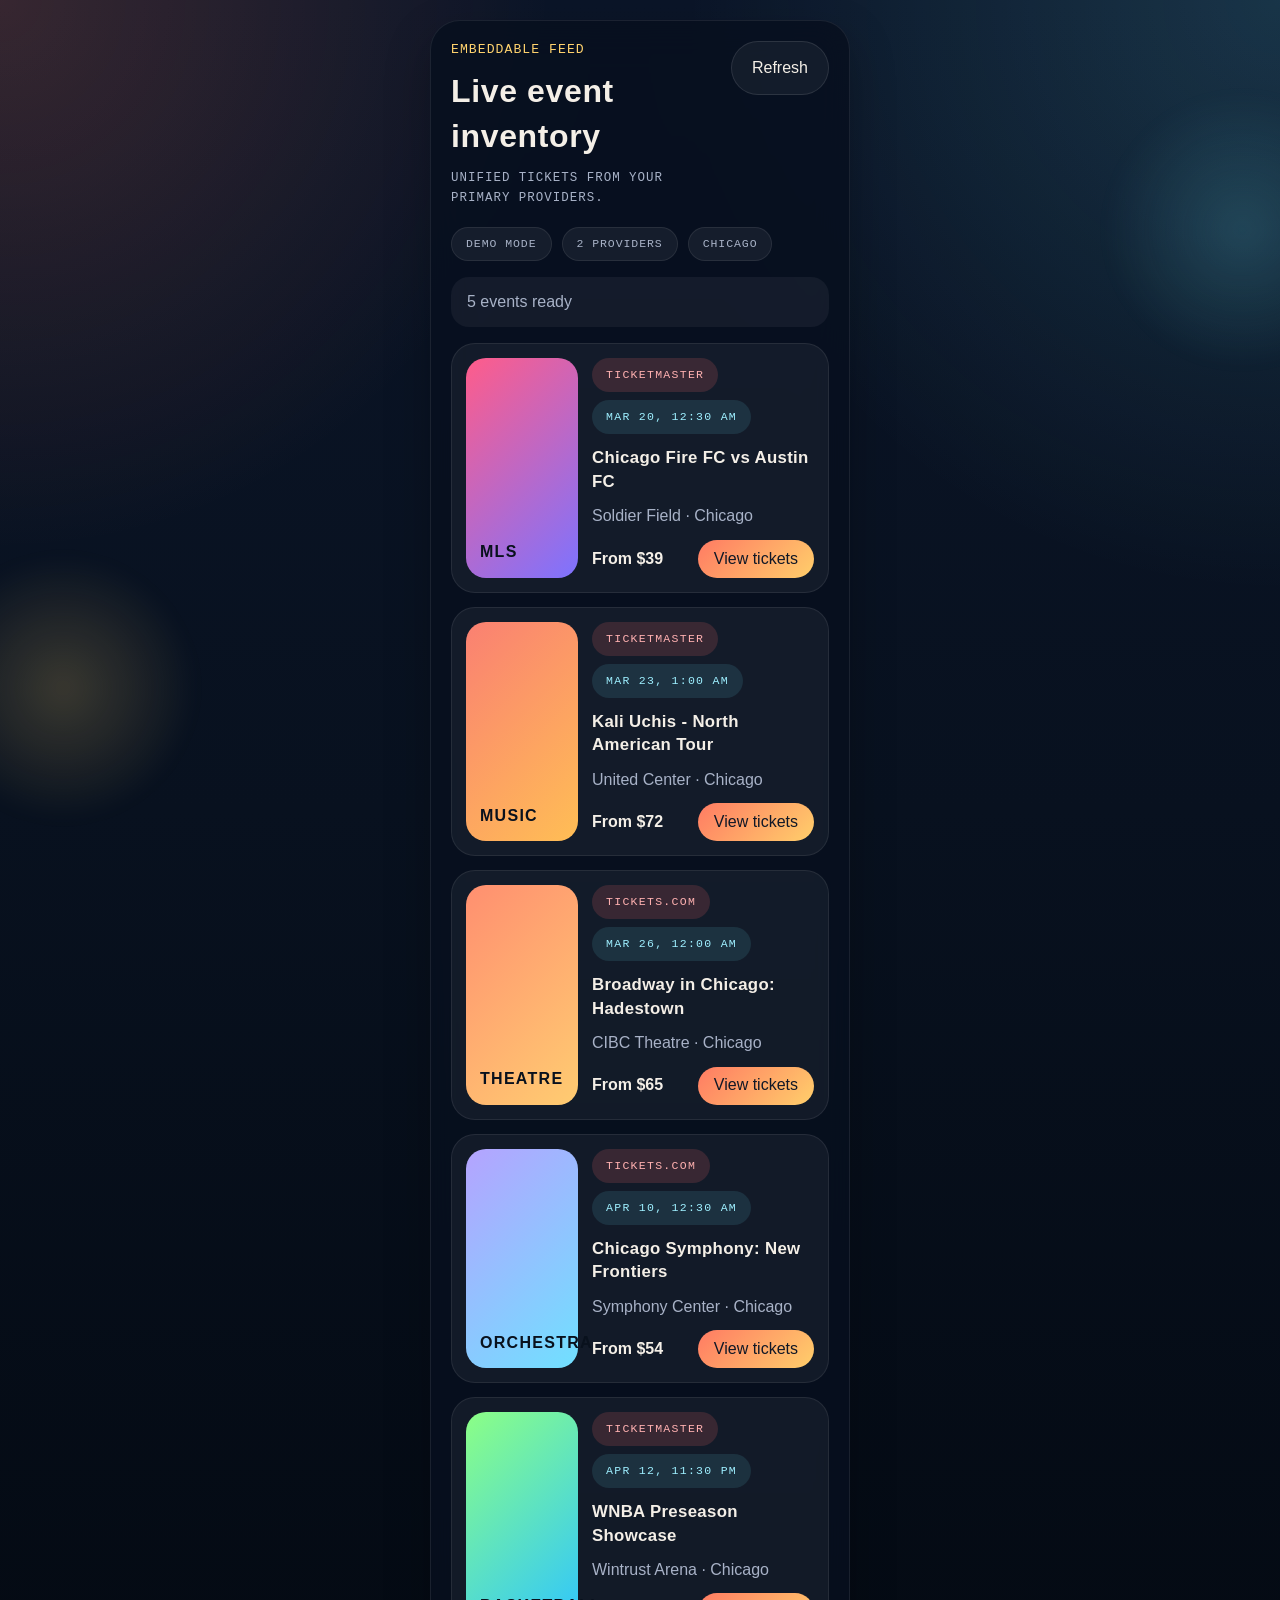
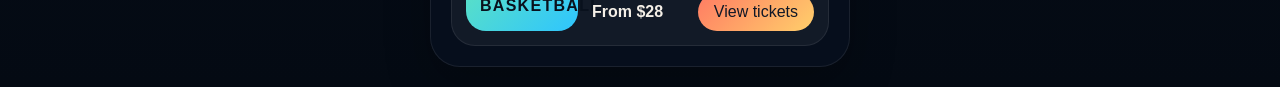
==== widget.html @ a215186f "Initial EvenFeed demo" ====
<!DOCTYPE html>
<html lang="en">
<head>
  <meta charset="UTF-8">
  <meta name="viewport" content="width=device-width, initial-scale=1.0">
  <title>EvenFeed Widget Demo</title>
  <link rel="stylesheet" href="./styles.css">
</head>
<body data-page="widget">
  <main class="widget-page">
    <section class="widget-shell" id="widget-root">
      <div class="widget-header">
        <div>
          <p class="eyebrow">Embeddable feed</p>
          <h1 id="widget-title-text">Live event inventory</h1>
          <p class="widget-subtitle" id="widget-subtitle-text">Unified tickets from your primary providers.</p>
        </div>
        <button class="widget-refresh" id="widget-refresh" type="button">Refresh</button>
      </div>

      <div class="widget-toolbar">
        <span class="chip" id="widget-mode-chip">Demo mode</span>
        <span class="chip" id="widget-provider-chip">2 providers</span>
        <span class="chip" id="widget-filter-chip">Chicago</span>
      </div>

      <div class="widget-feedback" id="widget-feedback">Loading feed...</div>
      <div class="widget-events" id="widget-events"></div>
    </section>
  </main>

  <script src="./app.js"></script>
</body>
</html>
---- styles.css ----
:root {
  --bg: #08111f;
  --panel: rgba(8, 16, 31, 0.86);
  --panel-border: rgba(255, 255, 255, 0.08);
  --panel-soft: rgba(255, 255, 255, 0.04);
  --text: #f4efe7;
  --muted: #a8b2c7;
  --highlight: #ffd36e;
  --accent: #ff6b6b;
  --teal: #67d4e5;
  --lime: #b0f07a;
  --radius-xl: 32px;
  --radius-lg: 24px;
  --radius-md: 18px;
  --radius-sm: 12px;
  --shadow: 0 18px 45px rgba(0, 0, 0, 0.25);
  --card-night: linear-gradient(135deg, #fa8072 0%, #ffbe55 100%);
  --card-sunset: linear-gradient(135deg, #ff5c8a 0%, #7d73ff 100%);
  --card-cool: linear-gradient(135deg, #1ec8ff 0%, #54f2c9 100%);
  --card-warm: linear-gradient(135deg, #ff8f70 0%, #ffcc71 100%);
  --card-bright: linear-gradient(135deg, #fef08a 0%, #67e8f9 100%);
  --card-sky: linear-gradient(135deg, #b5a3ff 0%, #70e0ff 100%);
  --card-sport: linear-gradient(135deg, #8cff85 0%, #2ec5ff 100%);
}

* {
  box-sizing: border-box;
}

html,
body {
  margin: 0;
  min-height: 100%;
  background:
    radial-gradient(circle at top left, rgba(255, 119, 87, 0.18), transparent 26%),
    radial-gradient(circle at top right, rgba(102, 231, 255, 0.15), transparent 28%),
    linear-gradient(180deg, #0b1528 0%, #08111f 48%, #040a13 100%);
  color: var(--text);
}

body {
  font-family: "Bahnschrift", "Franklin Gothic Medium", "Trebuchet MS", sans-serif;
  line-height: 1.4;
}

body::before,
body::after {
  content: "";
  position: fixed;
  inset: auto auto 8% -6%;
  width: 280px;
  height: 280px;
  background: radial-gradient(circle, rgba(255, 211, 110, 0.2), transparent 68%);
  filter: blur(8px);
  pointer-events: none;
}

body::after {
  inset: 10% -8% auto auto;
  background: radial-gradient(circle, rgba(103, 212, 229, 0.18), transparent 70%);
}

a,
button,
input,
select,
textarea {
  font: inherit;
}

button,
input,
select,
textarea {
  border: 0;
}

a {
  color: inherit;
}

.app-shell,
.widget-page {
  position: relative;
  z-index: 1;
}

.app-shell {
  max-width: 1500px;
  margin: 0 auto;
  padding: 28px;
}

.hero-banner,
.panel,
.status-card,
.mini-card,
.widget-shell {
  backdrop-filter: blur(18px);
  background: var(--panel);
  border: 1px solid var(--panel-border);
  box-shadow: var(--shadow);
}

.hero-banner {
  display: grid;
  grid-template-columns: minmax(0, 1fr) 240px;
  gap: 24px;
  padding: 28px;
  border-radius: var(--radius-xl);
}

.hero-copy h1,
.panel-head h2,
.provider-head h3,
.widget-header h1,
.event-body h3 {
  margin: 0;
  letter-spacing: 0.02em;
}

.hero-copy h1 {
  font-size: clamp(3rem, 5vw, 5.4rem);
  line-height: 0.95;
}

.eyebrow,
.status-label,
.event-meta,
.widget-subtitle,
.feed-table span,
.provider-head p,
.field span,
.contract-box,
.activity-log,
.chip {
  font-family: Consolas, "Courier New", monospace;
  letter-spacing: 0.08em;
  text-transform: uppercase;
}

.eyebrow {
  margin: 0 0 10px;
  color: var(--highlight);
  font-size: 0.82rem;
}

.hero-summary {
  max-width: 58ch;
  margin: 18px 0 0;
  color: var(--muted);
  font-size: 1.05rem;
}

.hero-rail {
  display: grid;
  gap: 12px;
  align-content: start;
}

.hero-link,
.primary-button,
.ghost-button,
.widget-refresh {
  min-height: 54px;
  border-radius: 999px;
  padding: 0 20px;
  display: inline-flex;
  align-items: center;
  justify-content: center;
  cursor: pointer;
  text-decoration: none;
  transition: transform 160ms ease, background 160ms ease, border-color 160ms ease;
}

.hero-link {
  background: rgba(255, 255, 255, 0.06);
  border: 1px solid rgba(255, 255, 255, 0.08);
}

.hero-link.active,
.primary-button {
  background: linear-gradient(135deg, #ff7b63 0%, #ffcf6b 100%);
  color: #101520;
}

.ghost-button,
.widget-refresh {
  background: rgba(255, 255, 255, 0.05);
  color: var(--text);
  border: 1px solid rgba(255, 255, 255, 0.1);
}

.hero-link:hover,
.primary-button:hover,
.ghost-button:hover,
.widget-refresh:hover,
.hero-link:focus-visible,
.primary-button:focus-visible,
.ghost-button:focus-visible,
.widget-refresh:focus-visible {
  transform: translateY(-1px);
  outline: none;
}

.status-strip {
  margin-top: 18px;
  display: grid;
  grid-template-columns: repeat(4, minmax(0, 1fr));
  gap: 16px;
}

.status-card,
.mini-card {
  padding: 18px 20px;
  border-radius: var(--radius-lg);
}

.status-card strong,
.mini-card strong {
  display: block;
  margin-top: 10px;
  font-size: clamp(1.3rem, 2vw, 2rem);
}

.status-label {
  color: var(--muted);
  font-size: 0.72rem;
}

.dashboard-grid {
  margin-top: 22px;
  display: grid;
  grid-template-columns: minmax(0, 1.2fr) 520px;
  gap: 20px;
  align-items: start;
}

.admin-column {
  display: grid;
  gap: 20px;
}

.panel {
  padding: 24px;
  border-radius: var(--radius-xl);
}

.panel-head {
  display: flex;
  align-items: center;
  justify-content: space-between;
  gap: 16px;
  margin-bottom: 18px;
}

.panel-head.tight {
  margin-top: 24px;
}

.panel-head h2 {
  font-size: clamp(1.35rem, 2vw, 2rem);
}

.widget-frame-shell {
  overflow: hidden;
  border-radius: 26px;
  background: rgba(255, 255, 255, 0.04);
  border: 1px solid rgba(255, 255, 255, 0.08);
  min-height: 740px;
}

#widget-preview {
  display: block;
  width: 100%;
  height: 740px;
  border: 0;
  background: transparent;
}

.preview-meta,
.field-grid,
.action-row,
.provider-stack {
  display: grid;
  gap: 14px;
}

.preview-meta {
  margin-top: 16px;
  grid-template-columns: repeat(3, minmax(0, 1fr));
}

.feed-table-shell {
  overflow: hidden;
  border-radius: 24px;
  border: 1px solid rgba(255, 255, 255, 0.08);
  background: rgba(0, 0, 0, 0.16);
}

.feed-table {
  width: 100%;
  border-collapse: collapse;
}

.feed-table th,
.feed-table td {
  padding: 16px;
  border-bottom: 1px solid rgba(255, 255, 255, 0.08);
  text-align: left;
  vertical-align: top;
}

.feed-table th {
  color: var(--muted);
  font-size: 0.78rem;
  text-transform: uppercase;
  letter-spacing: 0.1em;
}

.feed-table td strong {
  display: block;
  margin-bottom: 6px;
}

.feed-table td span {
  color: var(--muted);
  font-size: 0.74rem;
}

.control-form,
.provider-stack {
  display: grid;
  gap: 16px;
}

.field-grid {
  grid-template-columns: repeat(3, minmax(0, 1fr));
}

.field {
  display: grid;
  gap: 10px;
}

.field span {
  color: var(--muted);
  font-size: 0.73rem;
}

.field input,
.field select,
.embed-box {
  min-height: 52px;
  border-radius: var(--radius-md);
  padding: 0 16px;
  background: rgba(255, 255, 255, 0.05);
  color: var(--text);
  border: 1px solid rgba(255, 255, 255, 0.08);
}

.embed-box {
  width: 100%;
  min-height: 170px;
  padding: 16px;
  resize: vertical;
}

.field input:focus-visible,
.field select:focus-visible,
.embed-box:focus-visible {
  outline: 1px solid rgba(255, 211, 110, 0.6);
}

.checkbox-field {
  grid-template-columns: auto 1fr;
  align-items: center;
  gap: 12px;
}

.checkbox-field input,
.toggle input {
  width: 18px;
  height: 18px;
  accent-color: var(--highlight);
}

.provider-card {
  padding: 20px;
  border-radius: 24px;
  background: linear-gradient(180deg, rgba(255, 255, 255, 0.05), rgba(255, 255, 255, 0.03));
  border: 1px solid rgba(255, 255, 255, 0.08);
}

.provider-head {
  display: flex;
  align-items: flex-start;
  justify-content: space-between;
  gap: 16px;
  margin-bottom: 16px;
}

.provider-head p {
  margin: 8px 0 0;
  color: var(--muted);
  font-size: 0.74rem;
  line-height: 1.6;
}

.toggle {
  display: inline-flex;
  align-items: center;
  gap: 10px;
  font-family: Consolas, "Courier New", monospace;
  text-transform: uppercase;
  font-size: 0.75rem;
  color: var(--muted);
}

.action-row {
  grid-template-columns: repeat(3, minmax(0, 1fr));
  margin: 18px 0;
}

.contract-box {
  margin: 0 0 14px;
  overflow: auto;
  padding: 16px;
  border-radius: 18px;
  background: rgba(0, 0, 0, 0.24);
  border: 1px solid rgba(255, 255, 255, 0.08);
  color: #d8e7ff;
  font-size: 0.74rem;
  line-height: 1.5;
}

.activity-log {
  margin: 0;
  padding-left: 22px;
  display: grid;
  gap: 10px;
  color: var(--muted);
  font-size: 0.8rem;
}

.widget-page {
  min-height: 100vh;
  padding: 20px;
}

.widget-shell {
  max-width: 420px;
  margin: 0 auto;
  padding: 20px;
  border-radius: 30px;
}

.widget-shell[data-theme="arena-sunset"] {
  background:
    linear-gradient(180deg, rgba(30, 14, 21, 0.92), rgba(11, 20, 31, 0.94)),
    var(--panel);
}

.widget-shell[data-theme="ice-house"] {
  background:
    linear-gradient(180deg, rgba(10, 31, 42, 0.92), rgba(5, 10, 17, 0.96)),
    var(--panel);
}

.widget-header {
  display: flex;
  align-items: flex-start;
  justify-content: space-between;
  gap: 12px;
}

.widget-header h1 {
  font-size: 2rem;
}

.widget-subtitle {
  margin: 10px 0 0;
  color: var(--muted);
  font-size: 0.78rem;
  line-height: 1.6;
}

.widget-toolbar {
  display: flex;
  flex-wrap: wrap;
  gap: 10px;
  margin: 18px 0 16px;
}

.chip,
.provider-pill,
.date-pill {
  display: inline-flex;
  align-items: center;
  border-radius: 999px;
  min-height: 34px;
  padding: 0 14px;
  font-size: 0.72rem;
}

.chip {
  background: rgba(255, 255, 255, 0.06);
  color: var(--muted);
  border: 1px solid rgba(255, 255, 255, 0.08);
}

.widget-feedback {
  margin-bottom: 16px;
  padding: 14px 16px;
  border-radius: 18px;
  background: rgba(255, 255, 255, 0.05);
  color: var(--muted);
}

.widget-events {
  display: grid;
  gap: 14px;
}

.widget-shell[data-layout="grid"] .widget-events {
  grid-template-columns: repeat(2, minmax(0, 1fr));
}

.widget-shell[data-layout="compact"] .event-card {
  grid-template-columns: 88px minmax(0, 1fr);
}

.widget-shell[data-layout="compact"] .event-art {
  min-height: 100%;
}

.event-card {
  display: grid;
  grid-template-columns: 112px minmax(0, 1fr);
  gap: 14px;
  padding: 14px;
  border-radius: 24px;
  background: rgba(255, 255, 255, 0.05);
  border: 1px solid rgba(255, 255, 255, 0.08);
}

.event-art {
  min-height: 128px;
  border-radius: 20px;
  padding: 14px;
  display: flex;
  align-items: flex-end;
  justify-content: flex-start;
  color: #09111d;
  font-weight: 700;
  text-transform: uppercase;
  letter-spacing: 0.08em;
}

.event-body {
  display: grid;
  gap: 12px;
}

.event-meta {
  display: flex;
  flex-wrap: wrap;
  gap: 8px;
}

.provider-pill {
  background: rgba(255, 107, 107, 0.16);
  color: #ffb1b1;
}

.date-pill {
  background: rgba(103, 212, 229, 0.12);
  color: #9eefff;
}

.event-body h3 {
  font-size: 1.05rem;
}

.event-body p {
  margin: 0;
  color: var(--muted);
}

.event-foot {
  display: flex;
  align-items: center;
  justify-content: space-between;
  gap: 14px;
}

.event-foot strong {
  font-size: 1rem;
}

.event-foot a {
  min-height: 38px;
  padding: 0 16px;
  border-radius: 999px;
  background: linear-gradient(135deg, #ff7b63 0%, #ffcf6b 100%);
  color: #111827;
  display: inline-flex;
  align-items: center;
  justify-content: center;
  text-decoration: none;
}

@media (max-width: 1280px) {
  .dashboard-grid {
    grid-template-columns: 1fr;
  }

  .admin-column {
    grid-template-columns: repeat(2, minmax(0, 1fr));
  }

  .admin-column .panel:last-child {
    grid-column: 1 / -1;
  }
}

@media (max-width: 980px) {
  .hero-banner,
  .status-strip,
  .field-grid,
  .preview-meta,
  .action-row,
  .admin-column {
    grid-template-columns: 1fr;
  }

  .hero-banner {
    padding: 22px;
  }

  .provider-head,
  .panel-head,
  .widget-header,
  .event-foot {
    flex-direction: column;
    align-items: stretch;
  }
}

@media (max-width: 640px) {
  .app-shell,
  .widget-page {
    padding: 14px;
  }

  .panel,
  .hero-banner,
  .widget-shell {
    padding: 18px;
    border-radius: 24px;
  }

  .widget-frame-shell,
  #widget-preview {
    min-height: 760px;
    height: 760px;
  }

  .event-card,
  .widget-shell[data-layout="grid"] .widget-events,
  .widget-shell[data-layout="compact"] .event-card {
    grid-template-columns: 1fr;
  }

  .event-art {
    min-height: 110px;
  }
}
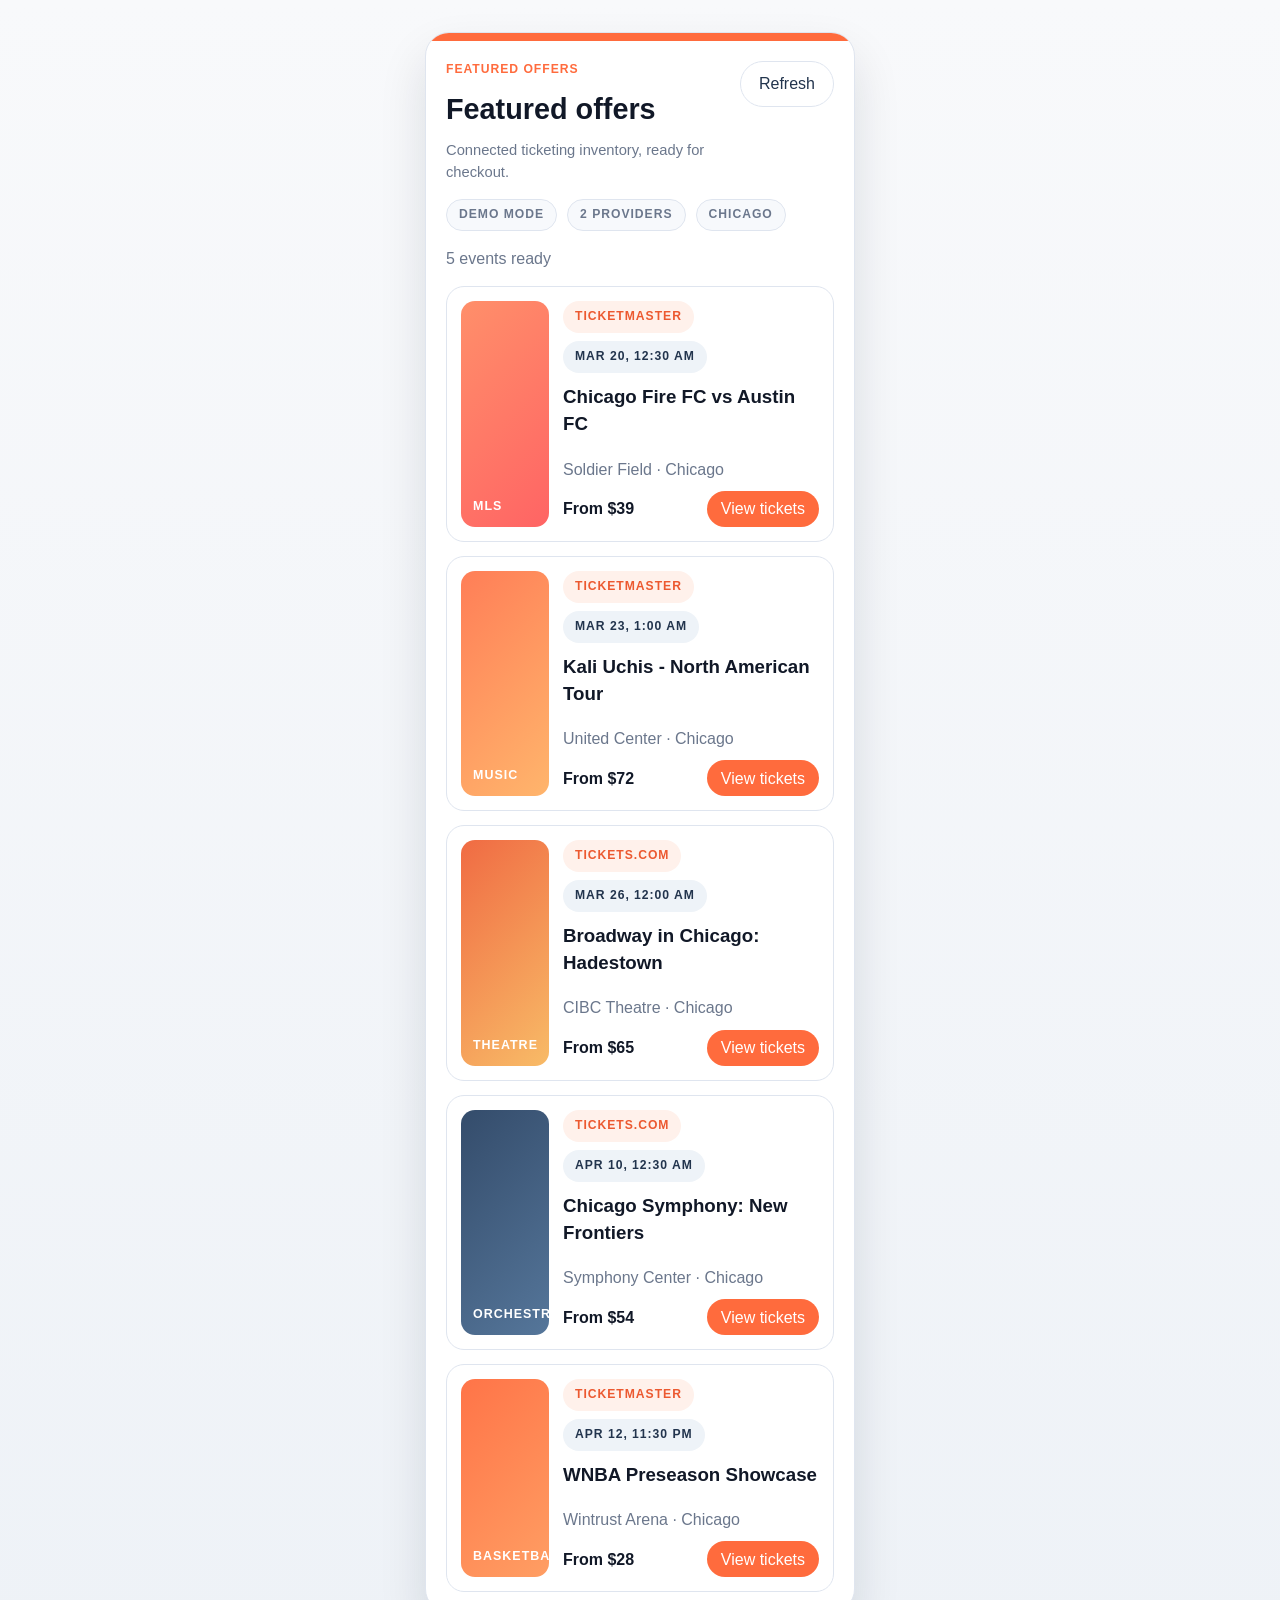
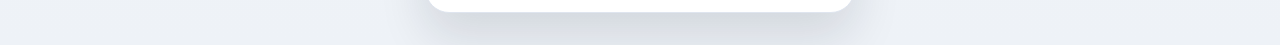
==== commit dd9627a1: "Refine admin and widget demo layouts" ====
--- a/widget.html
+++ b/widget.html
@@ -9,11 +9,13 @@
 <body data-page="widget">
   <main class="widget-page">
     <section class="widget-shell" id="widget-root">
+      <div class="widget-banner"></div>
+
       <div class="widget-header">
         <div>
-          <p class="eyebrow">Embeddable feed</p>
-          <h1 id="widget-title-text">Live event inventory</h1>
-          <p class="widget-subtitle" id="widget-subtitle-text">Unified tickets from your primary providers.</p>
+          <p class="eyebrow">Featured offers</p>
+          <h1 id="widget-title-text">Featured offers</h1>
+          <p class="widget-subtitle" id="widget-subtitle-text">Connected ticketing inventory, ready for checkout.</p>
         </div>
         <button class="widget-refresh" id="widget-refresh" type="button">Refresh</button>
       </div>
--- a/styles.css
+++ b/styles.css
@@ -1,26 +1,27 @@
 :root {
-  --bg: #08111f;
-  --panel: rgba(8, 16, 31, 0.86);
-  --panel-border: rgba(255, 255, 255, 0.08);
-  --panel-soft: rgba(255, 255, 255, 0.04);
-  --text: #f4efe7;
-  --muted: #a8b2c7;
-  --highlight: #ffd36e;
-  --accent: #ff6b6b;
-  --teal: #67d4e5;
-  --lime: #b0f07a;
-  --radius-xl: 32px;
-  --radius-lg: 24px;
-  --radius-md: 18px;
-  --radius-sm: 12px;
-  --shadow: 0 18px 45px rgba(0, 0, 0, 0.25);
-  --card-night: linear-gradient(135deg, #fa8072 0%, #ffbe55 100%);
-  --card-sunset: linear-gradient(135deg, #ff5c8a 0%, #7d73ff 100%);
-  --card-cool: linear-gradient(135deg, #1ec8ff 0%, #54f2c9 100%);
-  --card-warm: linear-gradient(135deg, #ff8f70 0%, #ffcc71 100%);
-  --card-bright: linear-gradient(135deg, #fef08a 0%, #67e8f9 100%);
-  --card-sky: linear-gradient(135deg, #b5a3ff 0%, #70e0ff 100%);
-  --card-sport: linear-gradient(135deg, #8cff85 0%, #2ec5ff 100%);
+  --bg: #f5f7fb;
+  --panel: #ffffff;
+  --panel-soft: #fbfcff;
+  --border: #dfe5ef;
+  --text: #1d2636;
+  --muted: #6b778c;
+  --heading: #111827;
+  --accent: #ff6b3d;
+  --accent-deep: #ec5930;
+  --accent-soft: #fff1eb;
+  --navy: #22344d;
+  --shadow: 0 14px 30px rgba(17, 24, 39, 0.06);
+  --widget-shadow: 0 24px 48px rgba(17, 24, 39, 0.12);
+  --radius-xl: 24px;
+  --radius-lg: 18px;
+  --radius-md: 14px;
+  --card-night: linear-gradient(135deg, #ff7e57 0%, #ffb56c 100%);
+  --card-sunset: linear-gradient(135deg, #ff8f6a 0%, #ff6464 100%);
+  --card-cool: linear-gradient(135deg, #243956 0%, #3e5f86 100%);
+  --card-warm: linear-gradient(135deg, #f06b43 0%, #f8bb67 100%);
+  --card-bright: linear-gradient(135deg, #ff926a 0%, #ffd266 100%);
+  --card-sky: linear-gradient(135deg, #344c6b 0%, #55769a 100%);
+  --card-sport: linear-gradient(135deg, #ff7448 0%, #ff9e63 100%);
 }
 
 * {
@@ -31,33 +32,13 @@
 body {
   margin: 0;
   min-height: 100%;
-  background:
-    radial-gradient(circle at top left, rgba(255, 119, 87, 0.18), transparent 26%),
-    radial-gradient(circle at top right, rgba(102, 231, 255, 0.15), transparent 28%),
-    linear-gradient(180deg, #0b1528 0%, #08111f 48%, #040a13 100%);
+  background: var(--bg);
   color: var(--text);
 }
 
 body {
-  font-family: "Bahnschrift", "Franklin Gothic Medium", "Trebuchet MS", sans-serif;
-  line-height: 1.4;
-}
-
-body::before,
-body::after {
-  content: "";
-  position: fixed;
-  inset: auto auto 8% -6%;
-  width: 280px;
-  height: 280px;
-  background: radial-gradient(circle, rgba(255, 211, 110, 0.2), transparent 68%);
-  filter: blur(8px);
-  pointer-events: none;
-}
-
-body::after {
-  inset: 10% -8% auto auto;
-  background: radial-gradient(circle, rgba(103, 212, 229, 0.18), transparent 70%);
+  font-family: Inter, "Segoe UI", Arial, sans-serif;
+  line-height: 1.45;
 }
 
 a,
@@ -77,173 +58,191 @@
 
 a {
   color: inherit;
-}
-
-.app-shell,
-.widget-page {
-  position: relative;
-  z-index: 1;
-}
-
-.app-shell {
-  max-width: 1500px;
+  text-decoration: none;
+}
+
+.eyebrow,
+.status-label,
+.field span,
+.toggle,
+.feed-table th,
+.feed-table td span,
+.chip,
+.provider-pill,
+.date-pill,
+.page-link {
+  font-size: 0.76rem;
+  letter-spacing: 0.08em;
+  text-transform: uppercase;
+}
+
+.eyebrow {
+  margin: 0 0 10px;
+  color: var(--accent);
+  font-weight: 700;
+}
+
+.admin-page {
+  min-height: 100vh;
+}
+
+.topbar {
+  max-width: 1480px;
   margin: 0 auto;
-  padding: 28px;
-}
-
-.hero-banner,
-.panel,
-.status-card,
-.mini-card,
-.widget-shell {
-  backdrop-filter: blur(18px);
-  background: var(--panel);
-  border: 1px solid var(--panel-border);
-  box-shadow: var(--shadow);
-}
-
-.hero-banner {
-  display: grid;
-  grid-template-columns: minmax(0, 1fr) 240px;
-  gap: 24px;
-  padding: 28px;
-  border-radius: var(--radius-xl);
-}
-
-.hero-copy h1,
-.panel-head h2,
-.provider-head h3,
+  padding: 28px 28px 0;
+  display: flex;
+  align-items: center;
+  justify-content: space-between;
+  gap: 18px;
+}
+
+.brand-lockup h1,
+.hero-card h2,
+.panel-head h3,
+.provider-head h4,
 .widget-header h1,
 .event-body h3 {
   margin: 0;
-  letter-spacing: 0.02em;
-}
-
-.hero-copy h1 {
-  font-size: clamp(3rem, 5vw, 5.4rem);
-  line-height: 0.95;
-}
-
-.eyebrow,
-.status-label,
-.event-meta,
+  color: var(--heading);
+}
+
+.brand-lockup h1 {
+  font-size: 1.9rem;
+}
+
+.page-switcher {
+  display: inline-flex;
+  gap: 8px;
+  padding: 6px;
+  border: 1px solid var(--border);
+  border-radius: 999px;
+  background: var(--panel);
+  box-shadow: var(--shadow);
+}
+
+.page-link {
+  min-height: 40px;
+  padding: 0 16px;
+  border-radius: 999px;
+  display: inline-flex;
+  align-items: center;
+  color: var(--navy);
+  font-weight: 700;
+}
+
+.page-link.is-active {
+  background: var(--accent-soft);
+  color: var(--accent-deep);
+}
+
+.admin-shell {
+  max-width: 1480px;
+  margin: 0 auto;
+  padding: 24px 28px 32px;
+  display: grid;
+  gap: 20px;
+}
+
+.hero-card,
+.panel,
+.status-card,
+.widget-shell {
+  background: var(--panel);
+  border: 1px solid var(--border);
+  box-shadow: var(--shadow);
+}
+
+.hero-card,
+.panel {
+  border-radius: var(--radius-xl);
+  padding: 24px;
+}
+
+.hero-card {
+  display: flex;
+  align-items: center;
+  justify-content: space-between;
+  gap: 20px;
+}
+
+.hero-card h2 {
+  font-size: clamp(2rem, 4vw, 2.9rem);
+}
+
+.hero-copy,
+.provider-head p,
 .widget-subtitle,
-.feed-table span,
-.provider-head p,
-.field span,
-.contract-box,
-.activity-log,
-.chip {
-  font-family: Consolas, "Courier New", monospace;
-  letter-spacing: 0.08em;
-  text-transform: uppercase;
-}
-
-.eyebrow {
-  margin: 0 0 10px;
-  color: var(--highlight);
-  font-size: 0.82rem;
-}
-
-.hero-summary {
-  max-width: 58ch;
-  margin: 18px 0 0;
-  color: var(--muted);
-  font-size: 1.05rem;
-}
-
-.hero-rail {
-  display: grid;
+.event-body p {
+  margin: 10px 0 0;
+  color: var(--muted);
+}
+
+.hero-actions {
+  display: flex;
+  flex-wrap: wrap;
   gap: 12px;
-  align-content: start;
-}
-
-.hero-link,
+  align-items: center;
+}
+
+.primary-link,
 .primary-button,
 .ghost-button,
 .widget-refresh {
-  min-height: 54px;
+  min-height: 46px;
   border-radius: 999px;
-  padding: 0 20px;
+  padding: 0 18px;
   display: inline-flex;
   align-items: center;
   justify-content: center;
   cursor: pointer;
-  text-decoration: none;
-  transition: transform 160ms ease, background 160ms ease, border-color 160ms ease;
-}
-
-.hero-link {
-  background: rgba(255, 255, 255, 0.06);
-  border: 1px solid rgba(255, 255, 255, 0.08);
-}
-
-.hero-link.active,
+  transition: transform 150ms ease, background 150ms ease, border-color 150ms ease;
+}
+
+.primary-link,
 .primary-button {
-  background: linear-gradient(135deg, #ff7b63 0%, #ffcf6b 100%);
-  color: #101520;
+  background: var(--accent);
+  color: #ffffff;
 }
 
 .ghost-button,
 .widget-refresh {
-  background: rgba(255, 255, 255, 0.05);
-  color: var(--text);
-  border: 1px solid rgba(255, 255, 255, 0.1);
-}
-
-.hero-link:hover,
+  background: #ffffff;
+  color: var(--navy);
+  border: 1px solid var(--border);
+}
+
+.primary-link:hover,
 .primary-button:hover,
 .ghost-button:hover,
 .widget-refresh:hover,
-.hero-link:focus-visible,
-.primary-button:focus-visible,
-.ghost-button:focus-visible,
-.widget-refresh:focus-visible {
+.page-link:hover {
   transform: translateY(-1px);
-  outline: none;
+}
+
+.full-width {
+  width: 100%;
 }
 
 .status-strip {
-  margin-top: 18px;
   display: grid;
   grid-template-columns: repeat(4, minmax(0, 1fr));
   gap: 16px;
 }
 
-.status-card,
-.mini-card {
-  padding: 18px 20px;
+.status-card {
   border-radius: var(--radius-lg);
+  padding: 18px;
+}
+
+.status-label {
+  color: var(--muted);
 }
 
 .status-card strong,
-.mini-card strong {
+.demo-callout-copy strong {
   display: block;
-  margin-top: 10px;
-  font-size: clamp(1.3rem, 2vw, 2rem);
-}
-
-.status-label {
-  color: var(--muted);
-  font-size: 0.72rem;
-}
-
-.dashboard-grid {
-  margin-top: 22px;
-  display: grid;
-  grid-template-columns: minmax(0, 1.2fr) 520px;
-  gap: 20px;
-  align-items: start;
-}
-
-.admin-column {
-  display: grid;
-  gap: 20px;
-}
-
-.panel {
-  padding: 24px;
-  border-radius: var(--radius-xl);
+  margin-top: 8px;
+  font-size: clamp(1.15rem, 2vw, 1.7rem);
 }
 
 .panel-head {
@@ -254,80 +253,6 @@
   margin-bottom: 18px;
 }
 
-.panel-head.tight {
-  margin-top: 24px;
-}
-
-.panel-head h2 {
-  font-size: clamp(1.35rem, 2vw, 2rem);
-}
-
-.widget-frame-shell {
-  overflow: hidden;
-  border-radius: 26px;
-  background: rgba(255, 255, 255, 0.04);
-  border: 1px solid rgba(255, 255, 255, 0.08);
-  min-height: 740px;
-}
-
-#widget-preview {
-  display: block;
-  width: 100%;
-  height: 740px;
-  border: 0;
-  background: transparent;
-}
-
-.preview-meta,
-.field-grid,
-.action-row,
-.provider-stack {
-  display: grid;
-  gap: 14px;
-}
-
-.preview-meta {
-  margin-top: 16px;
-  grid-template-columns: repeat(3, minmax(0, 1fr));
-}
-
-.feed-table-shell {
-  overflow: hidden;
-  border-radius: 24px;
-  border: 1px solid rgba(255, 255, 255, 0.08);
-  background: rgba(0, 0, 0, 0.16);
-}
-
-.feed-table {
-  width: 100%;
-  border-collapse: collapse;
-}
-
-.feed-table th,
-.feed-table td {
-  padding: 16px;
-  border-bottom: 1px solid rgba(255, 255, 255, 0.08);
-  text-align: left;
-  vertical-align: top;
-}
-
-.feed-table th {
-  color: var(--muted);
-  font-size: 0.78rem;
-  text-transform: uppercase;
-  letter-spacing: 0.1em;
-}
-
-.feed-table td strong {
-  display: block;
-  margin-bottom: 6px;
-}
-
-.feed-table td span {
-  color: var(--muted);
-  font-size: 0.74rem;
-}
-
 .control-form,
 .provider-stack {
   display: grid;
@@ -335,103 +260,162 @@
 }
 
 .field-grid {
-  grid-template-columns: repeat(3, minmax(0, 1fr));
+  display: grid;
+  gap: 14px;
+  grid-template-columns: repeat(auto-fit, minmax(180px, 1fr));
+}
+
+.field-grid-wide {
+  grid-template-columns: repeat(auto-fit, minmax(280px, 1fr));
 }
 
 .field {
   display: grid;
-  gap: 10px;
+  gap: 8px;
+  min-width: 0;
 }
 
 .field span {
   color: var(--muted);
-  font-size: 0.73rem;
+  font-weight: 700;
 }
 
 .field input,
 .field select,
 .embed-box {
-  min-height: 52px;
+  width: 100%;
+  min-width: 0;
+  min-height: 48px;
   border-radius: var(--radius-md);
-  padding: 0 16px;
-  background: rgba(255, 255, 255, 0.05);
+  padding: 0 14px;
+  background: #ffffff;
+  border: 1px solid var(--border);
   color: var(--text);
-  border: 1px solid rgba(255, 255, 255, 0.08);
-}
-
-.embed-box {
-  width: 100%;
-  min-height: 170px;
-  padding: 16px;
-  resize: vertical;
 }
 
 .field input:focus-visible,
 .field select:focus-visible,
 .embed-box:focus-visible {
-  outline: 1px solid rgba(255, 211, 110, 0.6);
+  outline: 2px solid rgba(255, 107, 61, 0.16);
+  border-color: rgba(255, 107, 61, 0.36);
 }
 
 .checkbox-field {
   grid-template-columns: auto 1fr;
   align-items: center;
-  gap: 12px;
+  gap: 10px;
 }
 
 .checkbox-field input,
 .toggle input {
   width: 18px;
   height: 18px;
-  accent-color: var(--highlight);
-}
-
-.provider-card {
-  padding: 20px;
-  border-radius: 24px;
-  background: linear-gradient(180deg, rgba(255, 255, 255, 0.05), rgba(255, 255, 255, 0.03));
-  border: 1px solid rgba(255, 255, 255, 0.08);
+  accent-color: var(--accent);
+}
+
+.split-panels {
+  display: grid;
+  gap: 20px;
+  grid-template-columns: minmax(0, 1.2fr) minmax(320px, 0.8fr);
+  align-items: start;
+}
+
+.provider-card,
+.demo-callout {
+  border: 1px solid var(--border);
+  border-radius: var(--radius-lg);
+  background: var(--panel-soft);
+  padding: 18px;
 }
 
 .provider-head {
   display: flex;
   align-items: flex-start;
   justify-content: space-between;
-  gap: 16px;
+  gap: 14px;
   margin-bottom: 16px;
-}
-
-.provider-head p {
-  margin: 8px 0 0;
-  color: var(--muted);
-  font-size: 0.74rem;
-  line-height: 1.6;
 }
 
 .toggle {
   display: inline-flex;
   align-items: center;
-  gap: 10px;
-  font-family: Consolas, "Courier New", monospace;
-  text-transform: uppercase;
-  font-size: 0.75rem;
+  gap: 8px;
+  color: var(--muted);
+  font-weight: 700;
+}
+
+.demo-callout {
+  display: grid;
+  gap: 14px;
+}
+
+.demo-callout-copy {
+  padding-bottom: 12px;
+  border-bottom: 1px solid var(--border);
+}
+
+.demo-callout-copy:last-of-type {
+  border-bottom: 0;
+  padding-bottom: 0;
+}
+
+.feed-table-shell {
+  border: 1px solid var(--border);
+  border-radius: var(--radius-lg);
+  overflow: hidden;
+}
+
+.feed-table {
+  width: 100%;
+  border-collapse: collapse;
+}
+
+.feed-table th,
+.feed-table td {
+  padding: 16px;
+  text-align: left;
+  border-bottom: 1px solid var(--border);
+  vertical-align: top;
+}
+
+.feed-table th {
+  color: var(--muted);
+  background: #fbfcff;
+}
+
+.feed-table td strong {
+  display: block;
+  margin-bottom: 6px;
+}
+
+.feed-table td span {
   color: var(--muted);
 }
 
 .action-row {
-  grid-template-columns: repeat(3, minmax(0, 1fr));
+  display: grid;
+  gap: 12px;
+  grid-template-columns: repeat(auto-fit, minmax(170px, 1fr));
   margin: 18px 0;
 }
 
 .contract-box {
   margin: 0 0 14px;
+  padding: 16px;
+  border-radius: 16px;
+  background: #f7f9fc;
+  border: 1px solid var(--border);
+  color: var(--navy);
   overflow: auto;
-  padding: 16px;
-  border-radius: 18px;
-  background: rgba(0, 0, 0, 0.24);
-  border: 1px solid rgba(255, 255, 255, 0.08);
-  color: #d8e7ff;
-  font-size: 0.74rem;
+  font-family: Consolas, "Courier New", monospace;
+  font-size: 0.76rem;
   line-height: 1.5;
+}
+
+.embed-box {
+  min-height: 180px;
+  padding: 14px;
+  resize: vertical;
 }
 
 .activity-log {
@@ -440,34 +424,46 @@
   display: grid;
   gap: 10px;
   color: var(--muted);
-  font-size: 0.8rem;
 }
 
 .widget-page {
   min-height: 100vh;
-  padding: 20px;
+  padding: 32px 20px;
+  background: linear-gradient(180deg, #f8f9fb 0%, #eef2f7 100%);
 }
 
 .widget-shell {
-  max-width: 420px;
+  position: relative;
+  max-width: 430px;
   margin: 0 auto;
-  padding: 20px;
-  border-radius: 30px;
-}
-
-.widget-shell[data-theme="arena-sunset"] {
-  background:
-    linear-gradient(180deg, rgba(30, 14, 21, 0.92), rgba(11, 20, 31, 0.94)),
-    var(--panel);
-}
-
-.widget-shell[data-theme="ice-house"] {
-  background:
-    linear-gradient(180deg, rgba(10, 31, 42, 0.92), rgba(5, 10, 17, 0.96)),
-    var(--panel);
+  border-radius: var(--radius-xl);
+  overflow: hidden;
+  box-shadow: var(--widget-shadow);
+}
+
+.widget-banner {
+  height: 8px;
+  background: var(--accent);
+}
+
+.widget-shell[data-theme="slate"] .widget-banner {
+  background: var(--navy);
+}
+
+.widget-shell[data-theme="sand"] .widget-banner {
+  background: #d59b4f;
+}
+
+.widget-header,
+.widget-toolbar,
+.widget-feedback,
+.widget-events {
+  padding-left: 20px;
+  padding-right: 20px;
 }
 
 .widget-header {
+  padding-top: 20px;
   display: flex;
   align-items: flex-start;
   justify-content: space-between;
@@ -475,91 +471,83 @@
 }
 
 .widget-header h1 {
-  font-size: 2rem;
+  font-size: 1.8rem;
 }
 
 .widget-subtitle {
-  margin: 10px 0 0;
-  color: var(--muted);
-  font-size: 0.78rem;
-  line-height: 1.6;
+  font-size: 0.92rem;
 }
 
 .widget-toolbar {
   display: flex;
   flex-wrap: wrap;
   gap: 10px;
-  margin: 18px 0 16px;
+  margin-top: 16px;
 }
 
 .chip,
 .provider-pill,
 .date-pill {
+  min-height: 32px;
+  border-radius: 999px;
+  padding: 0 12px;
   display: inline-flex;
   align-items: center;
-  border-radius: 999px;
-  min-height: 34px;
-  padding: 0 14px;
-  font-size: 0.72rem;
+  font-weight: 700;
 }
 
 .chip {
-  background: rgba(255, 255, 255, 0.06);
-  color: var(--muted);
-  border: 1px solid rgba(255, 255, 255, 0.08);
+  background: #f7f9fc;
+  border: 1px solid var(--border);
+  color: var(--muted);
 }
 
 .widget-feedback {
-  margin-bottom: 16px;
-  padding: 14px 16px;
-  border-radius: 18px;
-  background: rgba(255, 255, 255, 0.05);
+  margin-top: 16px;
   color: var(--muted);
 }
 
 .widget-events {
   display: grid;
   gap: 14px;
+  padding-top: 16px;
+  padding-bottom: 20px;
 }
 
 .widget-shell[data-layout="grid"] .widget-events {
   grid-template-columns: repeat(2, minmax(0, 1fr));
 }
 
+.event-card {
+  display: grid;
+  grid-template-columns: 88px minmax(0, 1fr);
+  gap: 14px;
+  border: 1px solid var(--border);
+  border-radius: var(--radius-lg);
+  padding: 14px;
+  background: #ffffff;
+}
+
 .widget-shell[data-layout="compact"] .event-card {
-  grid-template-columns: 88px minmax(0, 1fr);
-}
-
-.widget-shell[data-layout="compact"] .event-art {
-  min-height: 100%;
-}
-
-.event-card {
-  display: grid;
-  grid-template-columns: 112px minmax(0, 1fr);
-  gap: 14px;
-  padding: 14px;
-  border-radius: 24px;
-  background: rgba(255, 255, 255, 0.05);
-  border: 1px solid rgba(255, 255, 255, 0.08);
+  grid-template-columns: 1fr;
 }
 
 .event-art {
-  min-height: 128px;
-  border-radius: 20px;
-  padding: 14px;
+  min-height: 92px;
+  border-radius: 14px;
+  padding: 12px;
   display: flex;
   align-items: flex-end;
-  justify-content: flex-start;
-  color: #09111d;
+  color: #ffffff;
+  font-size: 0.78rem;
   font-weight: 700;
+  letter-spacing: 0.08em;
   text-transform: uppercase;
-  letter-spacing: 0.08em;
 }
 
 .event-body {
   display: grid;
-  gap: 12px;
+  gap: 10px;
 }
 
 .event-meta {
@@ -569,110 +557,100 @@
 }
 
 .provider-pill {
-  background: rgba(255, 107, 107, 0.16);
-  color: #ffb1b1;
+  background: var(--accent-soft);
+  color: var(--accent-deep);
 }
 
 .date-pill {
-  background: rgba(103, 212, 229, 0.12);
-  color: #9eefff;
-}
-
-.event-body h3 {
-  font-size: 1.05rem;
-}
-
-.event-body p {
-  margin: 0;
-  color: var(--muted);
+  background: #eef3f8;
+  color: var(--navy);
 }
 
 .event-foot {
   display: flex;
   align-items: center;
   justify-content: space-between;
-  gap: 14px;
+  gap: 12px;
 }
 
 .event-foot strong {
-  font-size: 1rem;
+  color: var(--heading);
 }
 
 .event-foot a {
-  min-height: 38px;
-  padding: 0 16px;
+  min-height: 36px;
+  padding: 0 14px;
   border-radius: 999px;
-  background: linear-gradient(135deg, #ff7b63 0%, #ffcf6b 100%);
-  color: #111827;
+  background: var(--accent);
+  color: #ffffff;
   display: inline-flex;
   align-items: center;
-  justify-content: center;
-  text-decoration: none;
-}
-
-@media (max-width: 1280px) {
-  .dashboard-grid {
-    grid-template-columns: 1fr;
-  }
-
-  .admin-column {
-    grid-template-columns: repeat(2, minmax(0, 1fr));
-  }
-
-  .admin-column .panel:last-child {
-    grid-column: 1 / -1;
-  }
-}
-
-@media (max-width: 980px) {
-  .hero-banner,
-  .status-strip,
-  .field-grid,
-  .preview-meta,
-  .action-row,
-  .admin-column {
-    grid-template-columns: 1fr;
-  }
-
-  .hero-banner {
-    padding: 22px;
-  }
-
+}
+
+@media (max-width: 1080px) {
+  .topbar,
+  .admin-shell,
+  .widget-page {
+    padding-left: 18px;
+    padding-right: 18px;
+  }
+
+  .hero-card,
+  .topbar,
   .provider-head,
   .panel-head,
+  .hero-actions,
   .widget-header,
   .event-foot {
     flex-direction: column;
     align-items: stretch;
   }
+
+  .status-strip,
+  .split-panels {
+    grid-template-columns: 1fr;
+  }
 }
 
 @media (max-width: 640px) {
-  .app-shell,
+  .topbar,
+  .admin-shell,
   .widget-page {
-    padding: 14px;
-  }
-
+    padding-left: 14px;
+    padding-right: 14px;
+  }
+
+  .hero-card,
   .panel,
-  .hero-banner,
   .widget-shell {
+    border-radius: 18px;
     padding: 18px;
-    border-radius: 24px;
-  }
-
-  .widget-frame-shell,
-  #widget-preview {
-    min-height: 760px;
-    height: 760px;
-  }
-
-  .event-card,
+  }
+
+  .page-switcher {
+    width: 100%;
+    justify-content: space-between;
+  }
+
+  .page-link {
+    flex: 1;
+    justify-content: center;
+  }
+
+  .widget-header,
+  .widget-toolbar,
+  .widget-feedback,
+  .widget-events {
+    padding-left: 0;
+    padding-right: 0;
+  }
+
+  .widget-banner {
+    margin: -18px -18px 18px;
+  }
+
   .widget-shell[data-layout="grid"] .widget-events,
-  .widget-shell[data-layout="compact"] .event-card {
+  .event-card {
     grid-template-columns: 1fr;
   }
-
-  .event-art {
-    min-height: 110px;
-  }
-}
+}
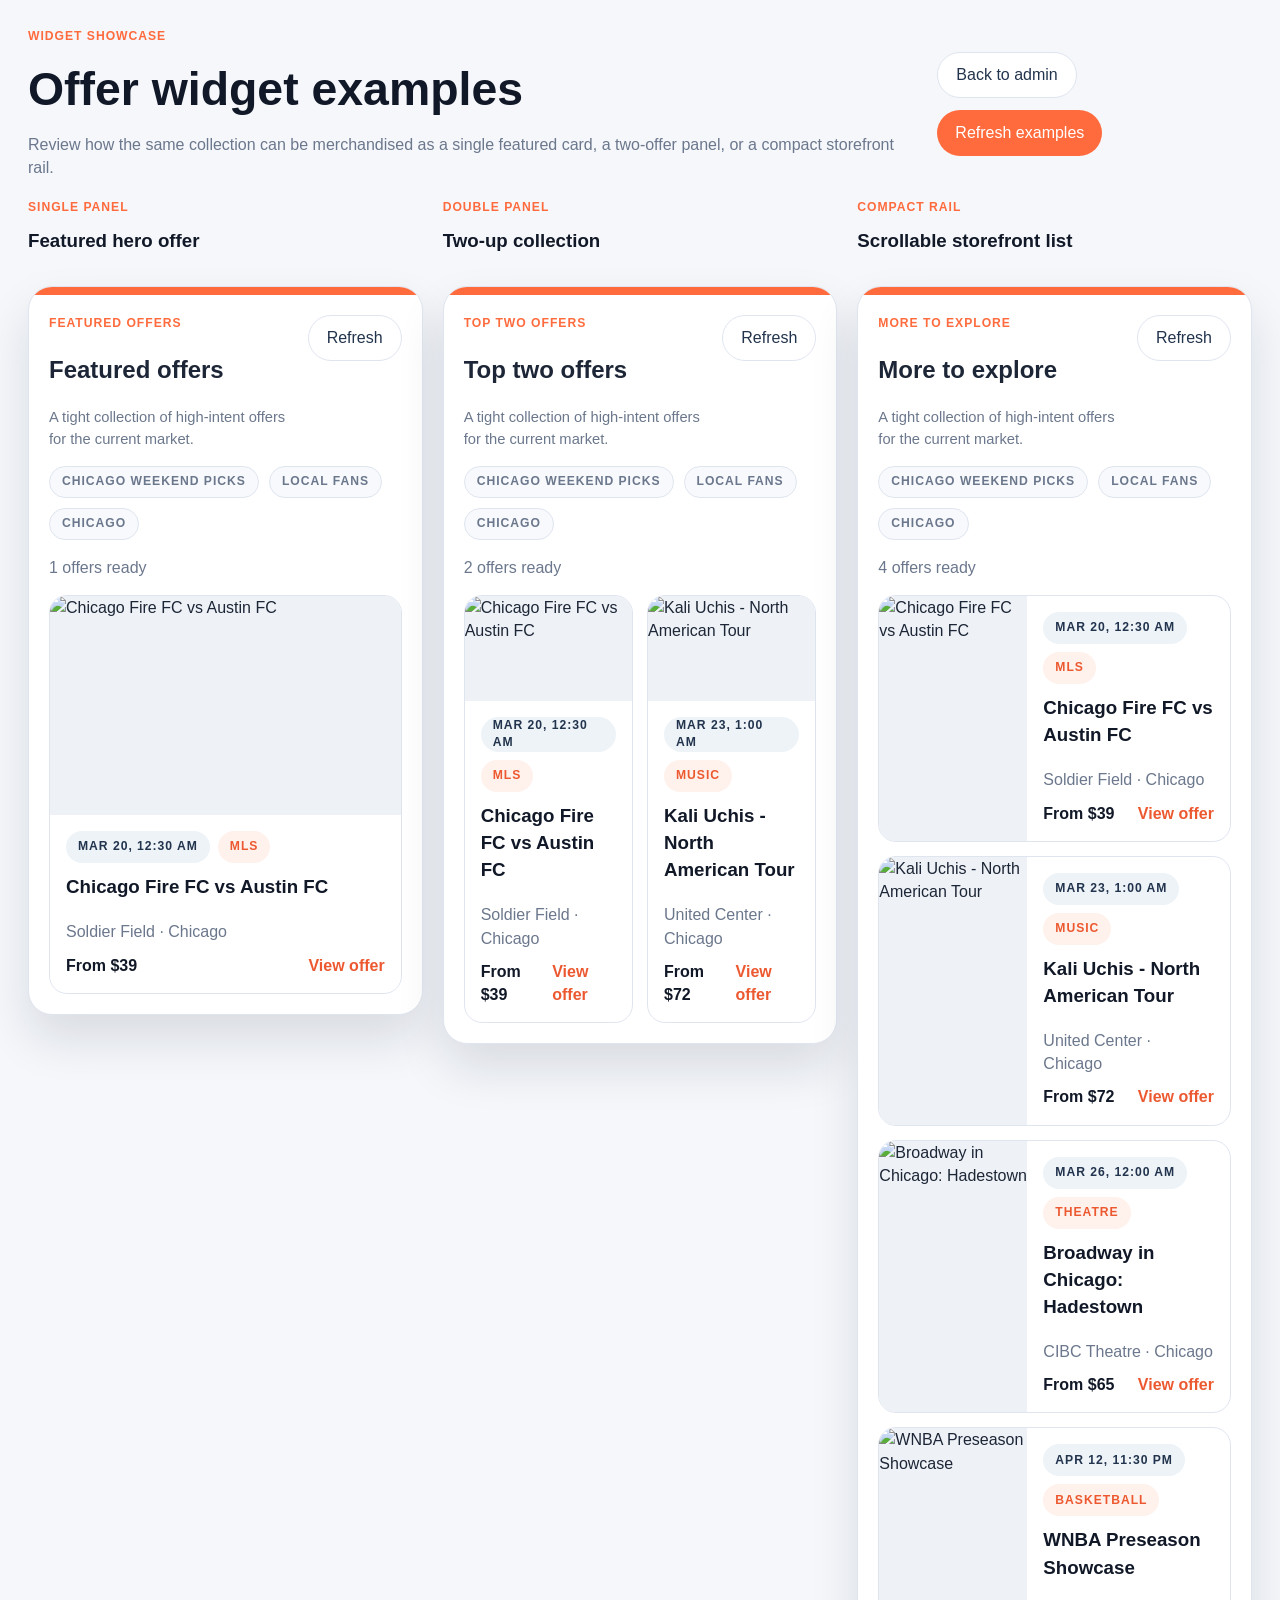
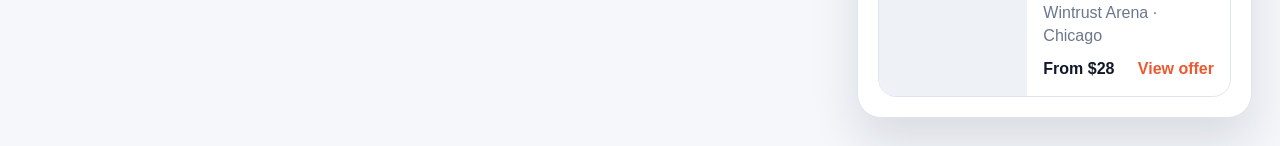
==== commit 95937b9e: "Add offer flow and collection builder" ====
--- a/widget.html
+++ b/widget.html
@@ -7,27 +7,106 @@
   <link rel="stylesheet" href="./styles.css">
 </head>
 <body data-page="widget">
-  <main class="widget-page">
-    <section class="widget-shell" id="widget-root">
-      <div class="widget-banner"></div>
-
-      <div class="widget-header">
-        <div>
-          <p class="eyebrow">Featured offers</p>
-          <h1 id="widget-title-text">Featured offers</h1>
-          <p class="widget-subtitle" id="widget-subtitle-text">Connected ticketing inventory, ready for checkout.</p>
-        </div>
-        <button class="widget-refresh" id="widget-refresh" type="button">Refresh</button>
+  <main class="widget-demo-page" id="widget-demo-page">
+    <header class="widget-demo-header">
+      <div>
+        <p class="eyebrow">Widget showcase</p>
+        <h1>Offer widget examples</h1>
+        <p class="hero-copy">
+          Review how the same collection can be merchandised as a single featured card, a two-offer panel, or a compact storefront rail.
+        </p>
       </div>
 
-      <div class="widget-toolbar">
-        <span class="chip" id="widget-mode-chip">Demo mode</span>
-        <span class="chip" id="widget-provider-chip">2 providers</span>
-        <span class="chip" id="widget-filter-chip">Chicago</span>
+      <div class="hero-actions">
+        <a class="ghost-button" href="./index.html">Back to admin</a>
+        <button class="primary-button" id="refresh-showcase" type="button">Refresh examples</button>
       </div>
+    </header>
 
-      <div class="widget-feedback" id="widget-feedback">Loading feed...</div>
-      <div class="widget-events" id="widget-events"></div>
+    <section class="widget-showcase">
+      <article class="widget-demo-card">
+        <div class="panel-head">
+          <div>
+            <p class="eyebrow">Single panel</p>
+            <h3>Featured hero offer</h3>
+          </div>
+        </div>
+
+        <section class="widget-shell" data-variant-title="Featured offers" data-limit-override="1" data-layout-override="stack">
+          <div class="widget-banner"></div>
+          <div class="widget-header">
+            <div>
+              <p class="eyebrow widget-kicker">Featured offers</p>
+              <h2 class="widget-title-text">Featured offers</h2>
+              <p class="widget-subtitle-text widget-subtitle">Connected ticketing inventory, ready for checkout.</p>
+            </div>
+            <button class="widget-refresh" type="button">Refresh</button>
+          </div>
+          <div class="widget-toolbar">
+            <span class="chip widget-collection-chip">Collection</span>
+            <span class="chip widget-segment-chip">Segment</span>
+            <span class="chip widget-filter-chip">Chicago</span>
+          </div>
+          <div class="widget-feedback">Loading feed...</div>
+          <div class="widget-events"></div>
+        </section>
+      </article>
+
+      <article class="widget-demo-card">
+        <div class="panel-head">
+          <div>
+            <p class="eyebrow">Double panel</p>
+            <h3>Two-up collection</h3>
+          </div>
+        </div>
+
+        <section class="widget-shell" data-variant-title="Top two offers" data-limit-override="2" data-layout-override="grid">
+          <div class="widget-banner"></div>
+          <div class="widget-header">
+            <div>
+              <p class="eyebrow widget-kicker">Top two offers</p>
+              <h2 class="widget-title-text">Top two offers</h2>
+              <p class="widget-subtitle-text widget-subtitle">Best-performing offers from the active collection.</p>
+            </div>
+            <button class="widget-refresh" type="button">Refresh</button>
+          </div>
+          <div class="widget-toolbar">
+            <span class="chip widget-collection-chip">Collection</span>
+            <span class="chip widget-segment-chip">Segment</span>
+            <span class="chip widget-filter-chip">Chicago</span>
+          </div>
+          <div class="widget-feedback">Loading feed...</div>
+          <div class="widget-events"></div>
+        </section>
+      </article>
+
+      <article class="widget-demo-card">
+        <div class="panel-head">
+          <div>
+            <p class="eyebrow">Compact rail</p>
+            <h3>Scrollable storefront list</h3>
+          </div>
+        </div>
+
+        <section class="widget-shell" data-variant-title="More to explore" data-limit-override="4" data-layout-override="compact">
+          <div class="widget-banner"></div>
+          <div class="widget-header">
+            <div>
+              <p class="eyebrow widget-kicker">More to explore</p>
+              <h2 class="widget-title-text">More to explore</h2>
+              <p class="widget-subtitle-text widget-subtitle">A compact merchandising rail for embedded sidebars.</p>
+            </div>
+            <button class="widget-refresh" type="button">Refresh</button>
+          </div>
+          <div class="widget-toolbar">
+            <span class="chip widget-collection-chip">Collection</span>
+            <span class="chip widget-segment-chip">Segment</span>
+            <span class="chip widget-filter-chip">Chicago</span>
+          </div>
+          <div class="widget-feedback">Loading feed...</div>
+          <div class="widget-events"></div>
+        </section>
+      </article>
     </section>
   </main>
 
--- a/styles.css
+++ b/styles.css
@@ -70,6 +70,7 @@
 .chip,
 .provider-pill,
 .date-pill,
+.category-pill,
 .page-link {
   font-size: 0.76rem;
   letter-spacing: 0.08em;
@@ -313,6 +314,54 @@
   accent-color: var(--accent);
 }
 
+.offer-selector {
+  display: grid;
+  gap: 12px;
+  margin-top: 16px;
+}
+
+.offer-option {
+  display: grid;
+  grid-template-columns: auto 88px minmax(0, 1fr);
+  gap: 14px;
+  align-items: center;
+  padding: 12px;
+  border: 1px solid var(--border);
+  border-radius: var(--radius-lg);
+  background: #ffffff;
+}
+
+.offer-option.is-featured {
+  border-color: rgba(255, 107, 61, 0.32);
+  box-shadow: inset 0 0 0 1px rgba(255, 107, 61, 0.12);
+}
+
+.offer-option input {
+  width: 18px;
+  height: 18px;
+  accent-color: var(--accent);
+}
+
+.offer-option-image {
+  width: 88px;
+  aspect-ratio: 16 / 10;
+  object-fit: cover;
+  border-radius: 12px;
+}
+
+.offer-option-copy {
+  display: grid;
+  gap: 5px;
+}
+
+.offer-option-copy strong {
+  color: var(--heading);
+}
+
+.offer-option-copy span {
+  color: var(--muted);
+}
+
 .split-panels {
   display: grid;
   gap: 20px;
@@ -430,6 +479,40 @@
   min-height: 100vh;
   padding: 32px 20px;
   background: linear-gradient(180deg, #f8f9fb 0%, #eef2f7 100%);
+}
+
+.widget-demo-page {
+  max-width: 1480px;
+  margin: 0 auto;
+  padding: 28px;
+  display: grid;
+  gap: 20px;
+}
+
+.widget-demo-header {
+  display: flex;
+  align-items: center;
+  justify-content: space-between;
+  gap: 18px;
+}
+
+.widget-demo-header h1,
+.offer-header h1 {
+  margin: 0;
+  color: var(--heading);
+  font-size: clamp(2rem, 4vw, 2.9rem);
+}
+
+.widget-showcase {
+  display: grid;
+  gap: 20px;
+  grid-template-columns: repeat(3, minmax(0, 1fr));
+  align-items: start;
+}
+
+.widget-demo-card {
+  display: grid;
+  gap: 14px;
 }
 
 .widget-shell {
@@ -487,7 +570,8 @@
 
 .chip,
 .provider-pill,
-.date-pill {
+.date-pill,
+.category-pill {
   min-height: 32px;
   border-radius: 999px;
   padding: 0 12px;
@@ -520,34 +604,35 @@
 
 .event-card {
   display: grid;
-  grid-template-columns: 88px minmax(0, 1fr);
-  gap: 14px;
+  gap: 0;
   border: 1px solid var(--border);
   border-radius: var(--radius-lg);
-  padding: 14px;
+  overflow: hidden;
   background: #ffffff;
 }
 
 .widget-shell[data-layout="compact"] .event-card {
-  grid-template-columns: 1fr;
-}
-
-.event-art {
-  min-height: 92px;
-  border-radius: 14px;
-  padding: 12px;
-  display: flex;
-  align-items: flex-end;
-  color: #ffffff;
-  font-size: 0.78rem;
-  font-weight: 700;
-  letter-spacing: 0.08em;
-  text-transform: uppercase;
+  grid-template-columns: minmax(128px, 148px) minmax(0, 1fr);
+  align-items: stretch;
+}
+
+.event-image-link {
+  display: block;
+  overflow: hidden;
+}
+
+.event-image {
+  display: block;
+  width: 100%;
+  aspect-ratio: 16 / 10;
+  object-fit: cover;
+  background: #eef2f7;
 }
 
 .event-body {
   display: grid;
   gap: 10px;
+  padding: 16px;
 }
 
 .event-meta {
@@ -564,6 +649,11 @@
 .date-pill {
   background: #eef3f8;
   color: var(--navy);
+}
+
+.category-pill {
+  background: var(--accent-soft);
+  color: var(--accent-deep);
 }
 
 .event-foot {
@@ -587,16 +677,248 @@
   align-items: center;
 }
 
+.event-link-label {
+  color: var(--accent-deep);
+  font-weight: 700;
+}
+
+.widget-shell[data-layout="compact"] .event-image-link {
+  height: 100%;
+}
+
+.widget-shell[data-layout="compact"] .event-image {
+  height: 100%;
+  aspect-ratio: auto;
+}
+
+.checkout-page {
+  min-height: 100vh;
+  padding: 32px 20px;
+  background: linear-gradient(180deg, #f8f9fb 0%, #eef2f7 100%);
+}
+
+.checkout-shell {
+  max-width: 1180px;
+  margin: 0 auto;
+  display: grid;
+  gap: 20px;
+}
+
+.checkout-header {
+  display: grid;
+  gap: 14px;
+}
+
+.checkout-header h1,
+.checkout-summary-copy h2 {
+  margin: 0;
+  color: var(--heading);
+}
+
+.checkout-copy {
+  margin: 10px 0 0;
+  color: var(--muted);
+}
+
+.checkout-grid {
+  display: grid;
+  gap: 20px;
+  grid-template-columns: minmax(320px, 0.9fr) minmax(0, 1.1fr);
+  align-items: start;
+}
+
+.checkout-panel {
+  height: 100%;
+}
+
+.checkout-summary {
+  display: grid;
+  gap: 18px;
+}
+
+.checkout-art {
+  border-radius: var(--radius-lg);
+  overflow: hidden;
+  border: 1px solid var(--border);
+  background: #eef2f7;
+}
+
+.checkout-image {
+  display: block;
+  width: 100%;
+  aspect-ratio: 16 / 10;
+  object-fit: cover;
+}
+
+.checkout-summary-copy {
+  display: grid;
+  gap: 10px;
+}
+
+.checkout-summary-copy p {
+  margin: 0;
+  color: var(--muted);
+}
+
+.checkout-stats {
+  display: grid;
+  gap: 12px;
+  grid-template-columns: repeat(2, minmax(0, 1fr));
+}
+
+.checkout-stats strong,
+.checkout-total strong {
+  display: block;
+  margin-top: 8px;
+  font-size: 1.35rem;
+  color: var(--heading);
+}
+
+.checkout-total {
+  border: 1px solid var(--border);
+  border-radius: var(--radius-lg);
+  background: var(--panel-soft);
+  padding: 16px;
+}
+
+.checkout-result {
+  margin-top: 18px;
+  border-radius: var(--radius-lg);
+  border: 1px solid #c9ead9;
+  background: #effaf4;
+  padding: 18px;
+}
+
+.checkout-result p,
+.checkout-result h3 {
+  margin: 0;
+}
+
+.checkout-result h3 {
+  margin-top: 6px;
+}
+
+.checkout-result-copy {
+  margin-top: 8px;
+  color: #3e5d4e;
+}
+
+.offer-page {
+  min-height: 100vh;
+  padding: 32px 20px;
+  background: linear-gradient(180deg, #f8f9fb 0%, #eef2f7 100%);
+}
+
+.offer-shell {
+  max-width: 1280px;
+  margin: 0 auto;
+  display: grid;
+  gap: 20px;
+}
+
+.offer-header {
+  display: grid;
+  gap: 14px;
+}
+
+.offer-copy,
+.offer-description {
+  margin: 0;
+  color: var(--muted);
+}
+
+.offer-grid {
+  display: grid;
+  gap: 20px;
+  grid-template-columns: minmax(0, 1.15fr) minmax(320px, 0.85fr);
+  align-items: start;
+}
+
+.offer-hero-panel {
+  display: grid;
+  gap: 20px;
+}
+
+.offer-art {
+  overflow: hidden;
+  border-radius: var(--radius-lg);
+  border: 1px solid var(--border);
+  background: #eef2f7;
+}
+
+.offer-image {
+  display: block;
+  width: 100%;
+  aspect-ratio: 16 / 9;
+  object-fit: cover;
+}
+
+.offer-detail-stack {
+  display: grid;
+  gap: 16px;
+}
+
+.offer-meta-row {
+  display: flex;
+  flex-wrap: wrap;
+  gap: 8px;
+}
+
+.offer-location-block h2 {
+  margin: 0;
+  color: var(--heading);
+  font-size: 1.9rem;
+}
+
+.offer-location-block p {
+  margin: 8px 0 0;
+  color: var(--muted);
+}
+
+.offer-summary-card {
+  display: grid;
+  gap: 14px;
+  grid-template-columns: repeat(3, minmax(0, 1fr));
+  border: 1px solid var(--border);
+  border-radius: var(--radius-lg);
+  background: var(--panel-soft);
+  padding: 18px;
+}
+
+.offer-summary-card strong,
+.offer-highlight strong {
+  display: block;
+  margin-top: 8px;
+  color: var(--heading);
+}
+
+.offer-sidebar,
+.offer-highlights {
+  display: grid;
+  gap: 20px;
+}
+
+.offer-highlight {
+  border: 1px solid var(--border);
+  border-radius: var(--radius-lg);
+  background: var(--panel-soft);
+  padding: 16px;
+}
+
 @media (max-width: 1080px) {
   .topbar,
   .admin-shell,
-  .widget-page {
+  .widget-page,
+  .checkout-page,
+  .offer-page,
+  .widget-demo-page {
     padding-left: 18px;
     padding-right: 18px;
   }
 
   .hero-card,
   .topbar,
+  .widget-demo-header,
   .provider-head,
   .panel-head,
   .hero-actions,
@@ -610,12 +932,24 @@
   .split-panels {
     grid-template-columns: 1fr;
   }
+
+  .widget-showcase,
+  .offer-grid {
+    grid-template-columns: 1fr;
+  }
+
+  .checkout-grid {
+    grid-template-columns: 1fr;
+  }
 }
 
 @media (max-width: 640px) {
   .topbar,
   .admin-shell,
-  .widget-page {
+  .widget-page,
+  .checkout-page,
+  .offer-page,
+  .widget-demo-page {
     padding-left: 14px;
     padding-right: 14px;
   }
@@ -653,4 +987,17 @@
   .event-card {
     grid-template-columns: 1fr;
   }
-}
+
+  .offer-option,
+  .offer-summary-card {
+    grid-template-columns: 1fr;
+  }
+
+  .event-image {
+    aspect-ratio: 16 / 10;
+  }
+
+  .checkout-stats {
+    grid-template-columns: 1fr;
+  }
+}
